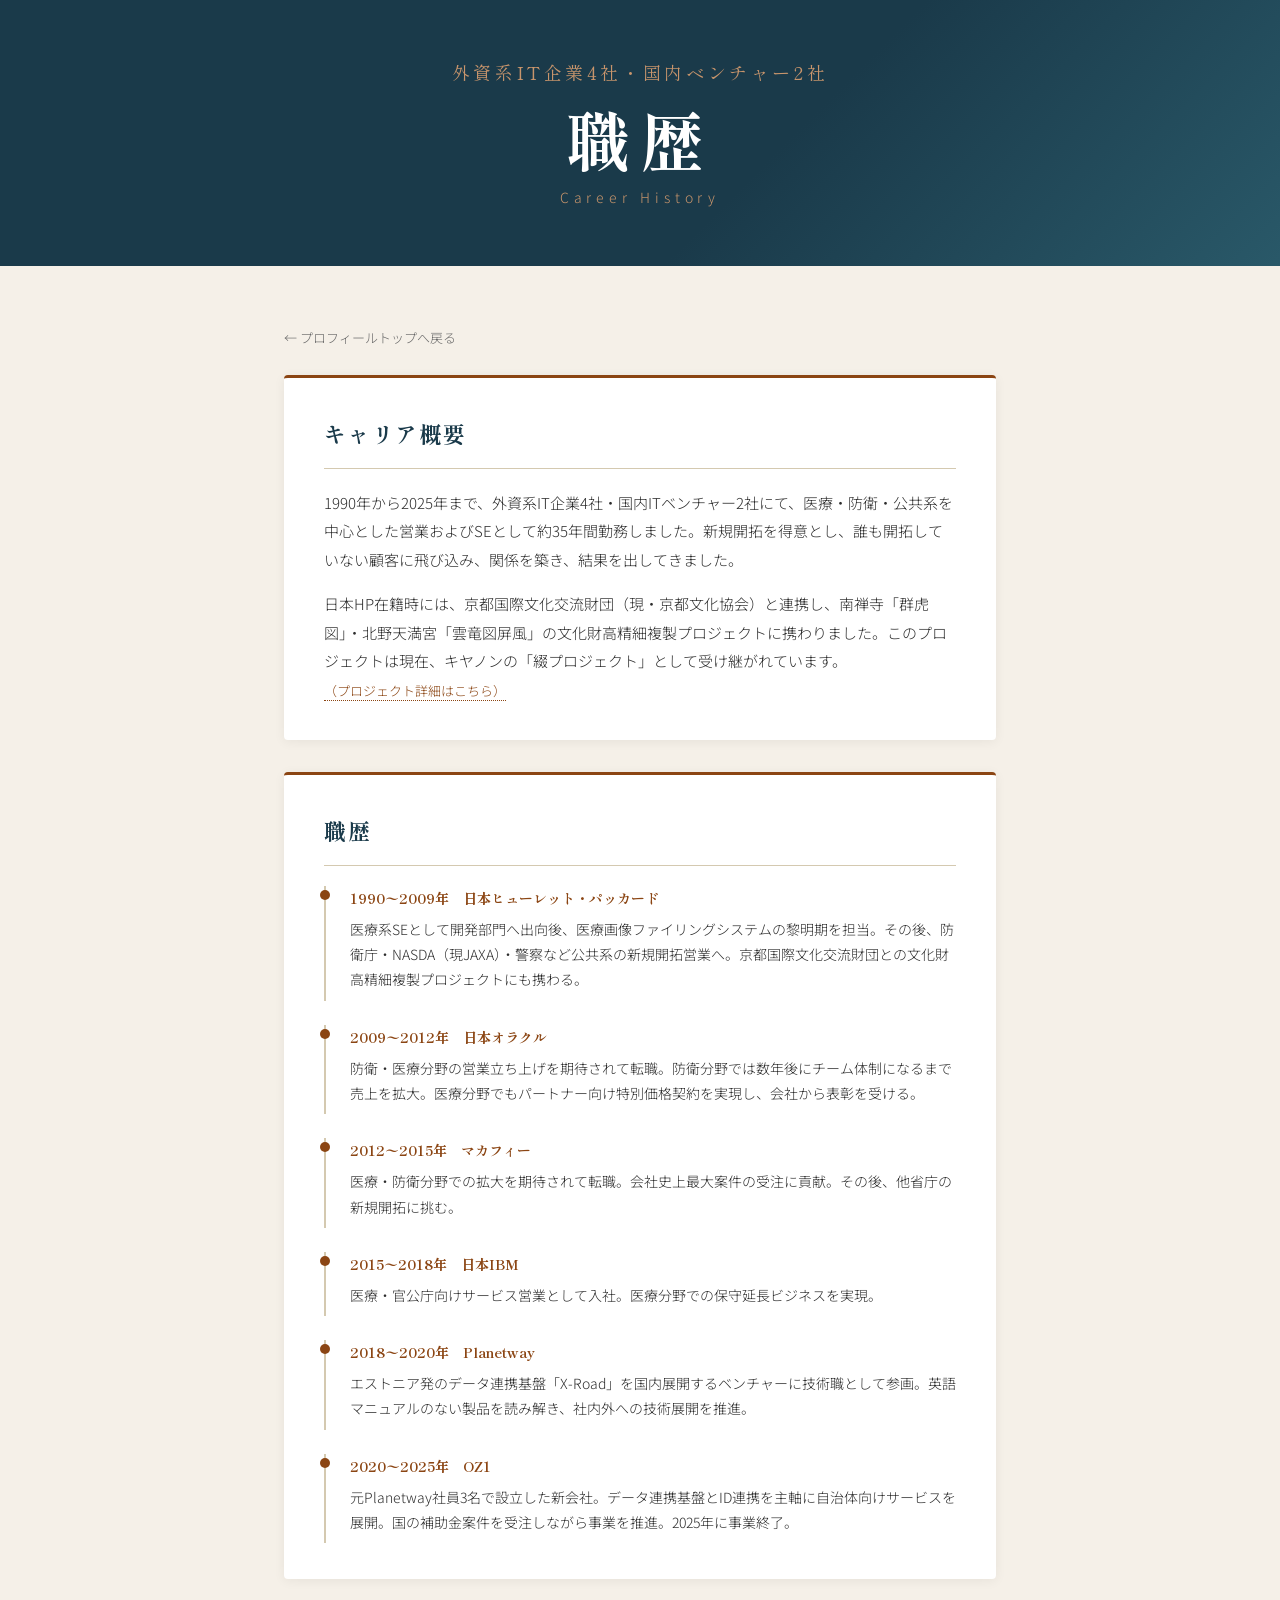
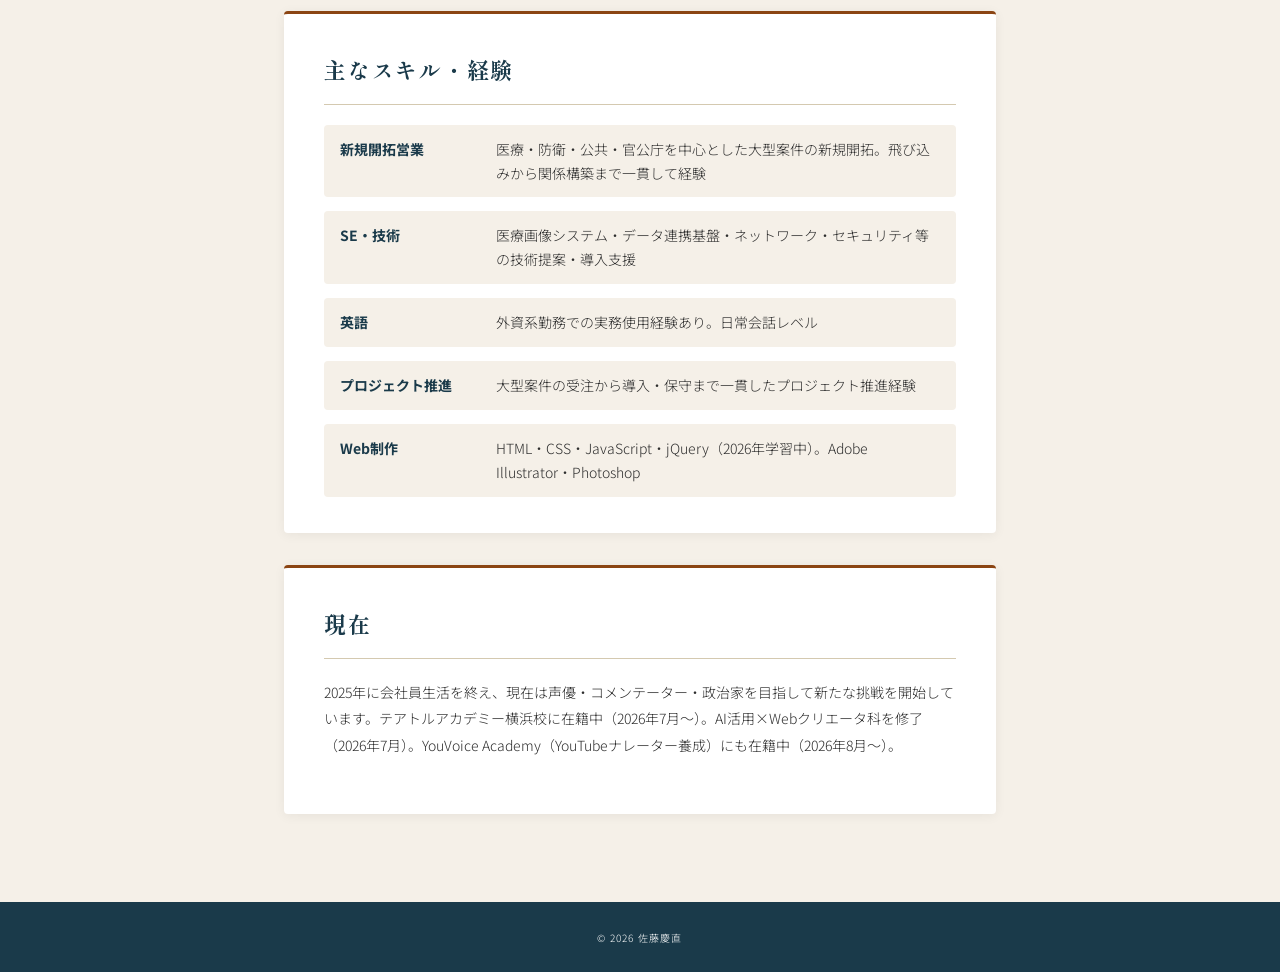
==== career.html @ 20a65e19 "Add files via upload" ====
<!DOCTYPE html>
<html lang="ja">

<head>
    <meta charset="UTF-8">
    <meta name="viewport" content="width=device-width, initial-scale=1.0">
    <title>職歴｜佐藤慶直</title>
    <link rel="stylesheet" href="sample.css">
    <link rel="preconnect" href="https://fonts.googleapis.com">
    <link rel="preconnect" href="https://fonts.gstatic.com" crossorigin>
    <link href="https://fonts.googleapis.com/css2?family=Noto+Sans+JP:wght@300;400;700;900&family=Shippori+Mincho:wght@400;700&display=swap" rel="stylesheet">
</head>

<body>

    <header>
        <div class="header-inner">
            <p class="header-catch">外資系IT企業4社・国内ベンチャー2社</p>
            <h1>職歴</h1>
            <p class="header-sub">Career History</p>
        </div>
    </header>

    <main>

        <p class="back-link"><a href="index.html">← プロフィールトップへ戻る</a></p>

        <!-- 概要 -->
        <section class="section-pr">
            <h2>キャリア概要</h2>
            <p>
                1990年から2025年まで、外資系IT企業4社・国内ITベンチャー2社にて、医療・防衛・公共系を中心とした営業およびSEとして約35年間勤務しました。新規開拓を得意とし、誰も開拓していない顧客に飛び込み、関係を築き、結果を出してきました。
            </p>
            <p>
                日本HP在籍時には、京都国際文化交流財団（現・京都文化協会）と連携し、南禅寺「群虎図」・北野天満宮「雲竜図屏風」の文化財高精細複製プロジェクトに携わりました。このプロジェクトは現在、キヤノンの「綴プロジェクト」として受け継がれています。
                <a href="kyoto-project.html" class="inline-link">（プロジェクト詳細はこちら）</a>
            </p>
        </section>

        <!-- 職歴タイムライン -->
        <section>
            <h2>職歴</h2>
            <ul class="timeline">
                <li>
                    <span class="timeline-date">1990〜2009年　日本ヒューレット・パッカード</span>
                    <span class="timeline-text">医療系SEとして開発部門へ出向後、医療画像ファイリングシステムの黎明期を担当。その後、防衛庁・NASDA（現JAXA）・警察など公共系の新規開拓営業へ。京都国際文化交流財団との文化財高精細複製プロジェクトにも携わる。</span>
                </li>
                <li>
                    <span class="timeline-date">2009〜2012年　日本オラクル</span>
                    <span class="timeline-text">防衛・医療分野の営業立ち上げを期待されて転職。防衛分野では数年後にチーム体制になるまで売上を拡大。医療分野でもパートナー向け特別価格契約を実現し、会社から表彰を受ける。</span>
                </li>
                <li>
                    <span class="timeline-date">2012〜2015年　マカフィー</span>
                    <span class="timeline-text">医療・防衛分野での拡大を期待されて転職。会社史上最大案件の受注に貢献。その後、他省庁の新規開拓に挑む。</span>
                </li>
                <li>
                    <span class="timeline-date">2015〜2018年　日本IBM</span>
                    <span class="timeline-text">医療・官公庁向けサービス営業として入社。医療分野での保守延長ビジネスを実現。</span>
                </li>
                <li>
                    <span class="timeline-date">2018〜2020年　Planetway</span>
                    <span class="timeline-text">エストニア発のデータ連携基盤「X-Road」を国内展開するベンチャーに技術職として参画。英語マニュアルのない製品を読み解き、社内外への技術展開を推進。</span>
                </li>
                <li>
                    <span class="timeline-date">2020〜2025年　OZ1</span>
                    <span class="timeline-text">元Planetway社員3名で設立した新会社。データ連携基盤とID連携を主軸に自治体向けサービスを展開。国の補助金案件を受注しながら事業を推進。2025年に事業終了。</span>
                </li>
            </ul>
        </section>

        <!-- スキル -->
        <section>
            <h2>主なスキル・経験</h2>
            <ul class="sports-list">
                <li>
                    <span class="sports-name">新規開拓営業</span>
                    <span class="sports-desc">医療・防衛・公共・官公庁を中心とした大型案件の新規開拓。飛び込みから関係構築まで一貫して経験</span>
                </li>
                <li>
                    <span class="sports-name">SE・技術</span>
                    <span class="sports-desc">医療画像システム・データ連携基盤・ネットワーク・セキュリティ等の技術提案・導入支援</span>
                </li>
                <li>
                    <span class="sports-name">英語</span>
                    <span class="sports-desc">外資系勤務での実務使用経験あり。日常会話レベル</span>
                </li>
                <li>
                    <span class="sports-name">プロジェクト推進</span>
                    <span class="sports-desc">大型案件の受注から導入・保守まで一貫したプロジェクト推進経験</span>
                </li>
                <li>
                    <span class="sports-name">Web制作</span>
                    <span class="sports-desc">HTML・CSS・JavaScript・jQuery（2026年学習中）。Adobe Illustrator・Photoshop</span>
                </li>
            </ul>
        </section>

        <!-- 現在 -->
        <section>
            <h2>現在</h2>
            <p class="hobby-lead">
                2025年に会社員生活を終え、現在は声優・コメンテーター・政治家を目指して新たな挑戦を開始しています。テアトルアカデミー横浜校に在籍中（2026年7月〜）。AI活用×Webクリエータ科を修了（2026年7月）。YouVoice Academy（YouTubeナレーター養成）にも在籍中（2026年8月〜）。
            </p>
        </section>

    </main>

    <footer>
        <p><small>&copy; 2026 佐藤慶直</small></p>
    </footer>

</body>

</html>
---- sample.css ----
@charset "utf-8";

/* -----------------------------
   リセットCSS
------------------------------ */
body, h1, h2, h3, h4, h5, h6,
p, ul, ol, figure, dl, dd {
    margin: 0;
    padding: 0;
    list-style: none;
}
img {
    vertical-align: bottom;
    max-width: 100%;
    height: auto;
}
* {
    box-sizing: border-box;
}

/* -----------------------------
   カラー・フォント変数
------------------------------ */
:root {
    --color-bg: #f5f0e8;
    --color-main: #1a3a4a;
    --color-accent: #8b4513;
    --color-accent-light: #c8956c;
    --color-white: #ffffff;
    --color-text: #2d2d2d;
    --color-muted: #666666;
    --color-border: #d4c9b0;
    --font-display: "Shippori Mincho", serif;
    --font-body: "Noto Sans JP", sans-serif;
}

/* -----------------------------
   ベース
------------------------------ */
body {
    font-family: var(--font-body);
    background-color: var(--color-bg);
    color: var(--color-text);
    line-height: 1.8;
    font-weight: 300;
}

/* -----------------------------
   ヘッダー
------------------------------ */
header {
    background-color: var(--color-main);
    color: var(--color-white);
    text-align: center;
    padding: 56px 24px;
    position: relative;
    overflow: hidden;
}
header::before {
    content: '';
    position: absolute;
    top: 0; left: 0; right: 0; bottom: 0;
    background: linear-gradient(135deg, #1a3a4a 60%, #2a5a6a 100%);
    opacity: 0.95;
}
.header-inner {
    position: relative;
    z-index: 1;
}
.header-catch {
    font-family: var(--font-display);
    font-size: clamp(14px, 2.5vw, 18px);
    color: var(--color-accent-light);
    letter-spacing: 0.2em;
    margin-bottom: 12px;
}
header h1 {
    font-family: var(--font-display);
    font-size: clamp(36px, 7vw, 64px);
    font-weight: 700;
    letter-spacing: 0.15em;
    line-height: 1.2;
    margin-bottom: 8px;
}
.header-sub {
    font-size: clamp(12px, 1.8vw, 14px);
    letter-spacing: 0.35em;
    color: var(--color-accent-light);
    font-weight: 300;
}

/* -----------------------------
   メイン
------------------------------ */
main {
    max-width: 760px;
    margin: 0 auto;
    padding: 56px 24px;
}

/* -----------------------------
   メイン画像
------------------------------ */
.mv {
    text-align: center;
    margin-bottom: 56px;
}
.mv img {
    width: 100%;
    max-width: 480px;
    border-radius: 4px;
    box-shadow: 0 8px 32px rgba(0,0,0,0.15);
}
.mv-caption {
    font-size: 12px;
    color: var(--color-muted);
    margin-top: 10px;
    letter-spacing: 0.1em;
}

/* -----------------------------
   セクション共通
------------------------------ */
section {
    background-color: var(--color-white);
    border-radius: 4px;
    padding: 36px 40px;
    margin-bottom: 32px;
    border-top: 3px solid var(--color-accent);
    box-shadow: 0 2px 12px rgba(0,0,0,0.06);
}
section h2 {
    font-family: var(--font-display);
    font-size: clamp(18px, 3vw, 22px);
    font-weight: 700;
    color: var(--color-main);
    padding-bottom: 14px;
    border-bottom: 1px solid var(--color-border);
    margin-bottom: 20px;
    letter-spacing: 0.08em;
}
.section-date {
    font-family: var(--font-body);
    font-size: 13px;
    font-weight: 300;
    color: var(--color-muted);
    margin-left: 12px;
}

/* -----------------------------
   自己PR
------------------------------ */
.section-pr p {
    margin-bottom: 16px;
    font-size: 15px;
    line-height: 1.9;
}
.section-pr p:last-child {
    margin-bottom: 0;
}
.pr-theme {
    font-family: var(--font-display);
    font-size: clamp(15px, 2.5vw, 17px) !important;
    font-weight: 700;
    color: var(--color-accent);
    border-left: 3px solid var(--color-accent);
    padding-left: 16px;
    margin-top: 24px !important;
}
.inline-link {
    font-size: 13px;
    color: var(--color-accent);
    text-decoration: none;
    border-bottom: 1px dotted var(--color-accent);
    white-space: nowrap;
}
.inline-link:hover {
    color: var(--color-accent-light);
    border-color: var(--color-accent-light);
}

/* -----------------------------
   目標リスト
------------------------------ */
.goal-list {
    list-style: none;
    display: flex;
    flex-direction: column;
    gap: 16px;
}
.goal-list li {
    display: flex;
    align-items: center;
    gap: 20px;
    padding: 14px 20px;
    background-color: var(--color-bg);
    border-radius: 4px;
}
.goal-num {
    font-family: var(--font-display);
    font-size: 28px;
    font-weight: 700;
    color: var(--color-accent);
    line-height: 1;
    min-width: 40px;
}
.goal-text {
    font-size: 15px;
    font-weight: 700;
    color: var(--color-main);
    line-height: 1.5;
}

/* -----------------------------
   現在の状況
------------------------------ */
.status-list {
    list-style: none;
    display: flex;
    flex-direction: column;
    gap: 10px;
}
.status-list li {
    font-size: 14px;
    padding: 10px 16px;
    border-left: 2px solid var(--color-accent-light);
    color: var(--color-text);
}

/* -----------------------------
   趣味セクション共通
------------------------------ */
.hobby-lead {
    font-size: 14px;
    line-height: 1.9;
    color: var(--color-text);
    margin-bottom: 20px;
}

/* -----------------------------
   もっと見るリンク
------------------------------ */
.more-link {
    display: inline-block;
    font-size: 13px;
    font-weight: 700;
    color: var(--color-accent);
    text-decoration: none;
    border-bottom: 1px solid var(--color-accent);
    padding-bottom: 2px;
    letter-spacing: 0.05em;
    transition: color 0.2s, border-color 0.2s;
}
.more-link:hover {
    color: var(--color-accent-light);
    border-color: var(--color-accent-light);
}

/* -----------------------------
   職歴
------------------------------ */
.career-summary {
    font-size: 14px;
    line-height: 1.9;
    margin-bottom: 20px;
    color: var(--color-text);
}

/* -----------------------------
   コメント
------------------------------ */
.comment-text {
    font-size: 15px;
    line-height: 2;
    color: var(--color-text);
}

/* -----------------------------
   フッター
------------------------------ */
footer {
    background-color: var(--color-main);
    color: var(--color-white);
    text-align: center;
    padding: 24px;
    font-size: 12px;
    letter-spacing: 0.1em;
}

/* -----------------------------
   テーブル
------------------------------ */
.table-wrap {
    overflow-x: auto;
    margin-top: 20px;
    margin-bottom: 8px;
}
.result-table {
    width: 100%;
    border-collapse: collapse;
    font-size: 14px;
}
.result-table th {
    background-color: var(--color-main);
    color: var(--color-white);
    padding: 10px 14px;
    text-align: left;
    font-weight: 700;
    letter-spacing: 0.05em;
}
.result-table td {
    padding: 10px 14px;
    border-bottom: 1px solid var(--color-border);
    color: var(--color-text);
}
.result-table tr:last-child td {
    border-bottom: none;
}
.result-table tr.highlight td {
    background-color: #fdf5ec;
}
.result-table tr:hover td {
    background-color: #f5f0e8;
}
section h3 {
    font-family: var(--font-display);
    font-size: 16px;
    font-weight: 700;
    color: var(--color-main);
    margin-top: 28px;
    margin-bottom: 4px;
    padding-left: 10px;
    border-left: 3px solid var(--color-accent-light);
}

/* -----------------------------
   スポーツリスト
------------------------------ */
.sports-list {
    list-style: none;
    display: flex;
    flex-direction: column;
    gap: 14px;
}
.sports-list li {
    display: flex;
    gap: 16px;
    align-items: baseline;
    padding: 12px 16px;
    background-color: var(--color-bg);
    border-radius: 4px;
}
.sports-name {
    font-weight: 700;
    font-size: 14px;
    color: var(--color-main);
    min-width: 140px;
    flex-shrink: 0;
}
.sports-desc {
    font-size: 14px;
    color: var(--color-text);
    line-height: 1.7;
}

/* -----------------------------
   戻るリンク
------------------------------ */
.back-link {
    margin-bottom: 24px;
}
.back-link a {
    font-size: 13px;
    color: var(--color-muted);
    text-decoration: none;
}
.back-link a:hover {
    color: var(--color-accent);
}

/* -----------------------------
   タイムライン
------------------------------ */
.timeline {
    list-style: none;
    display: flex;
    flex-direction: column;
    gap: 24px;
}
.timeline li {
    position: relative;
    padding-left: 24px;
    border-left: 2px solid var(--color-border);
}
.timeline li::before {
    content: '';
    position: absolute;
    left: -6px;
    top: 4px;
    width: 10px;
    height: 10px;
    border-radius: 50%;
    background-color: var(--color-accent);
}
.timeline-date {
    display: block;
    font-family: var(--font-display);
    font-size: 14px;
    font-weight: 700;
    color: var(--color-accent);
    margin-bottom: 6px;
}
.timeline-text {
    display: block;
    font-size: 14px;
    line-height: 1.8;
    margin-bottom: 8px;
}
.source-link {
    display: inline-block;
    font-size: 12px;
    color: var(--color-muted);
    text-decoration: none;
    border-bottom: 1px dotted var(--color-muted);
}
.source-link:hover {
    color: var(--color-accent);
    border-color: var(--color-accent);
}

/* -----------------------------
   レスポンシブ（スマホ対応）
------------------------------ */
@media (max-width: 600px) {
    section {
        padding: 24px 20px;
    }
    .goal-list li {
        flex-direction: column;
        align-items: flex-start;
        gap: 6px;
    }
    .goal-num {
        font-size: 22px;
    }
}
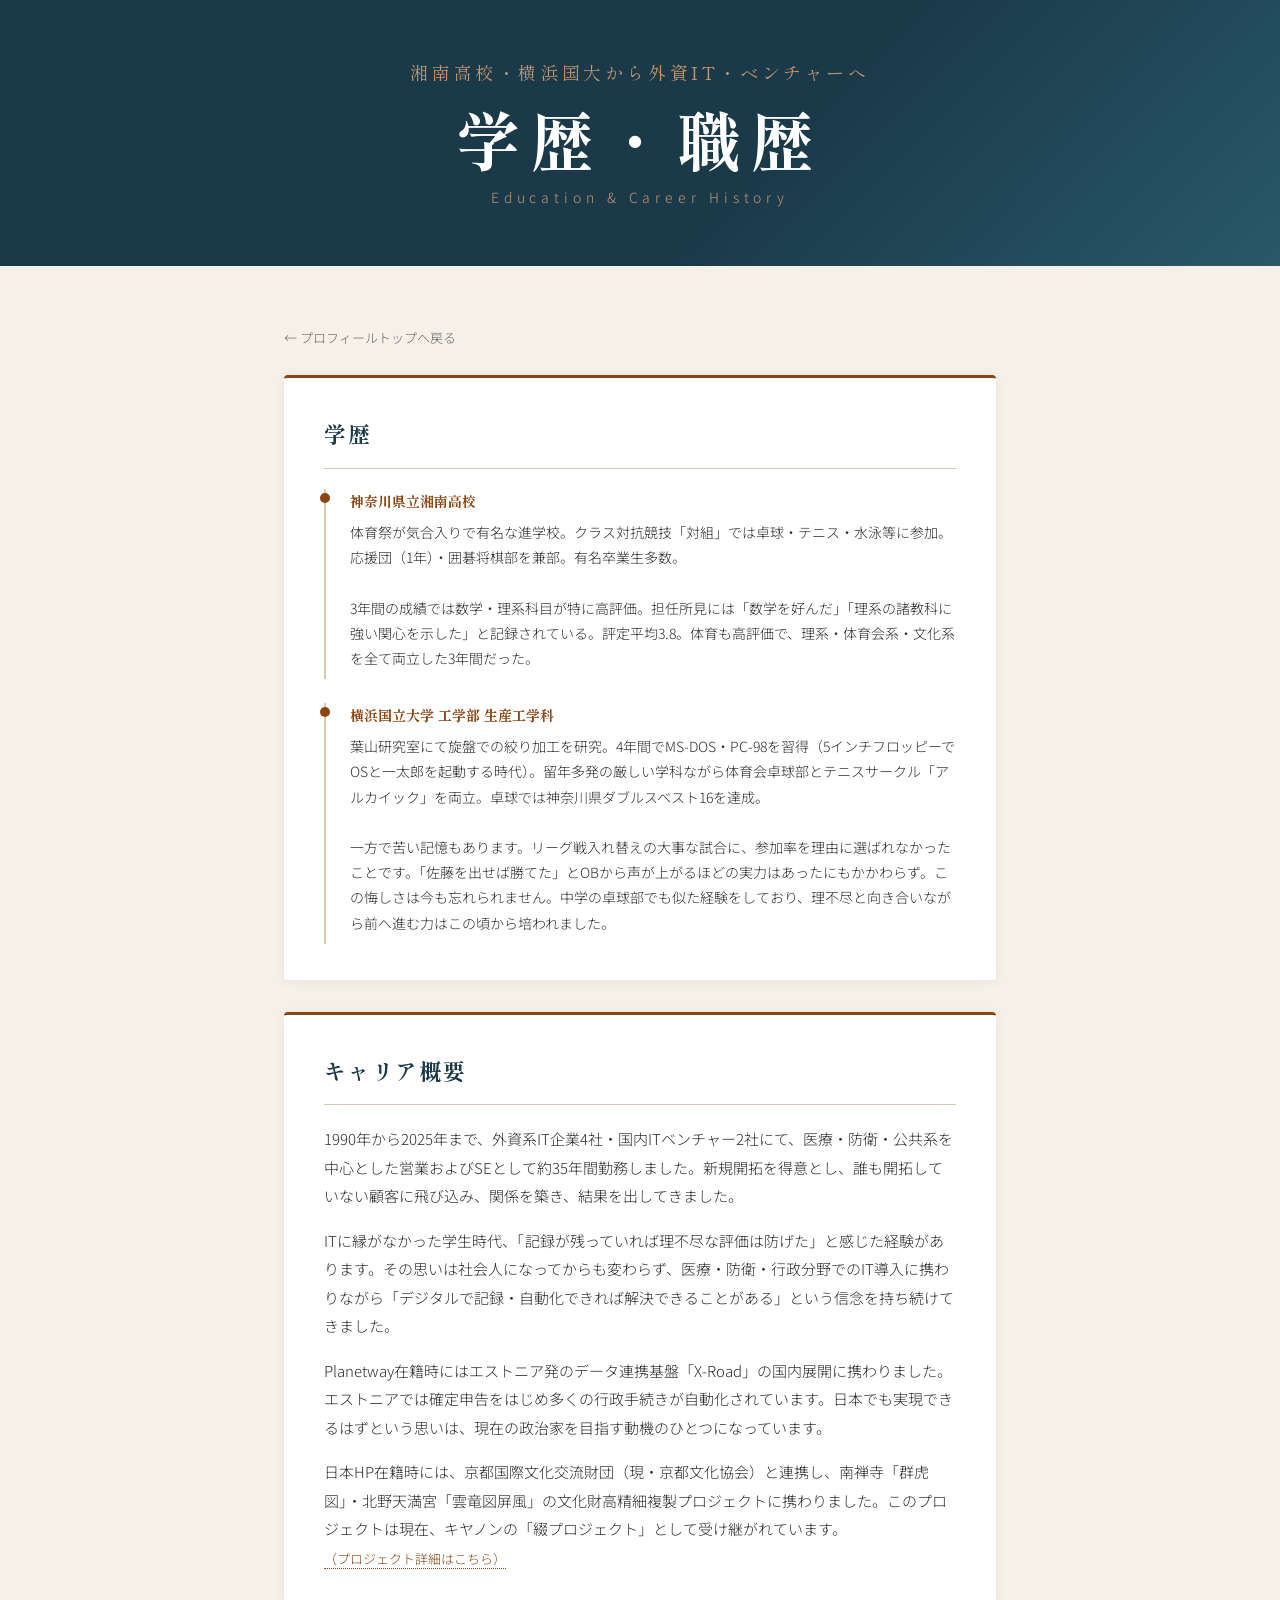
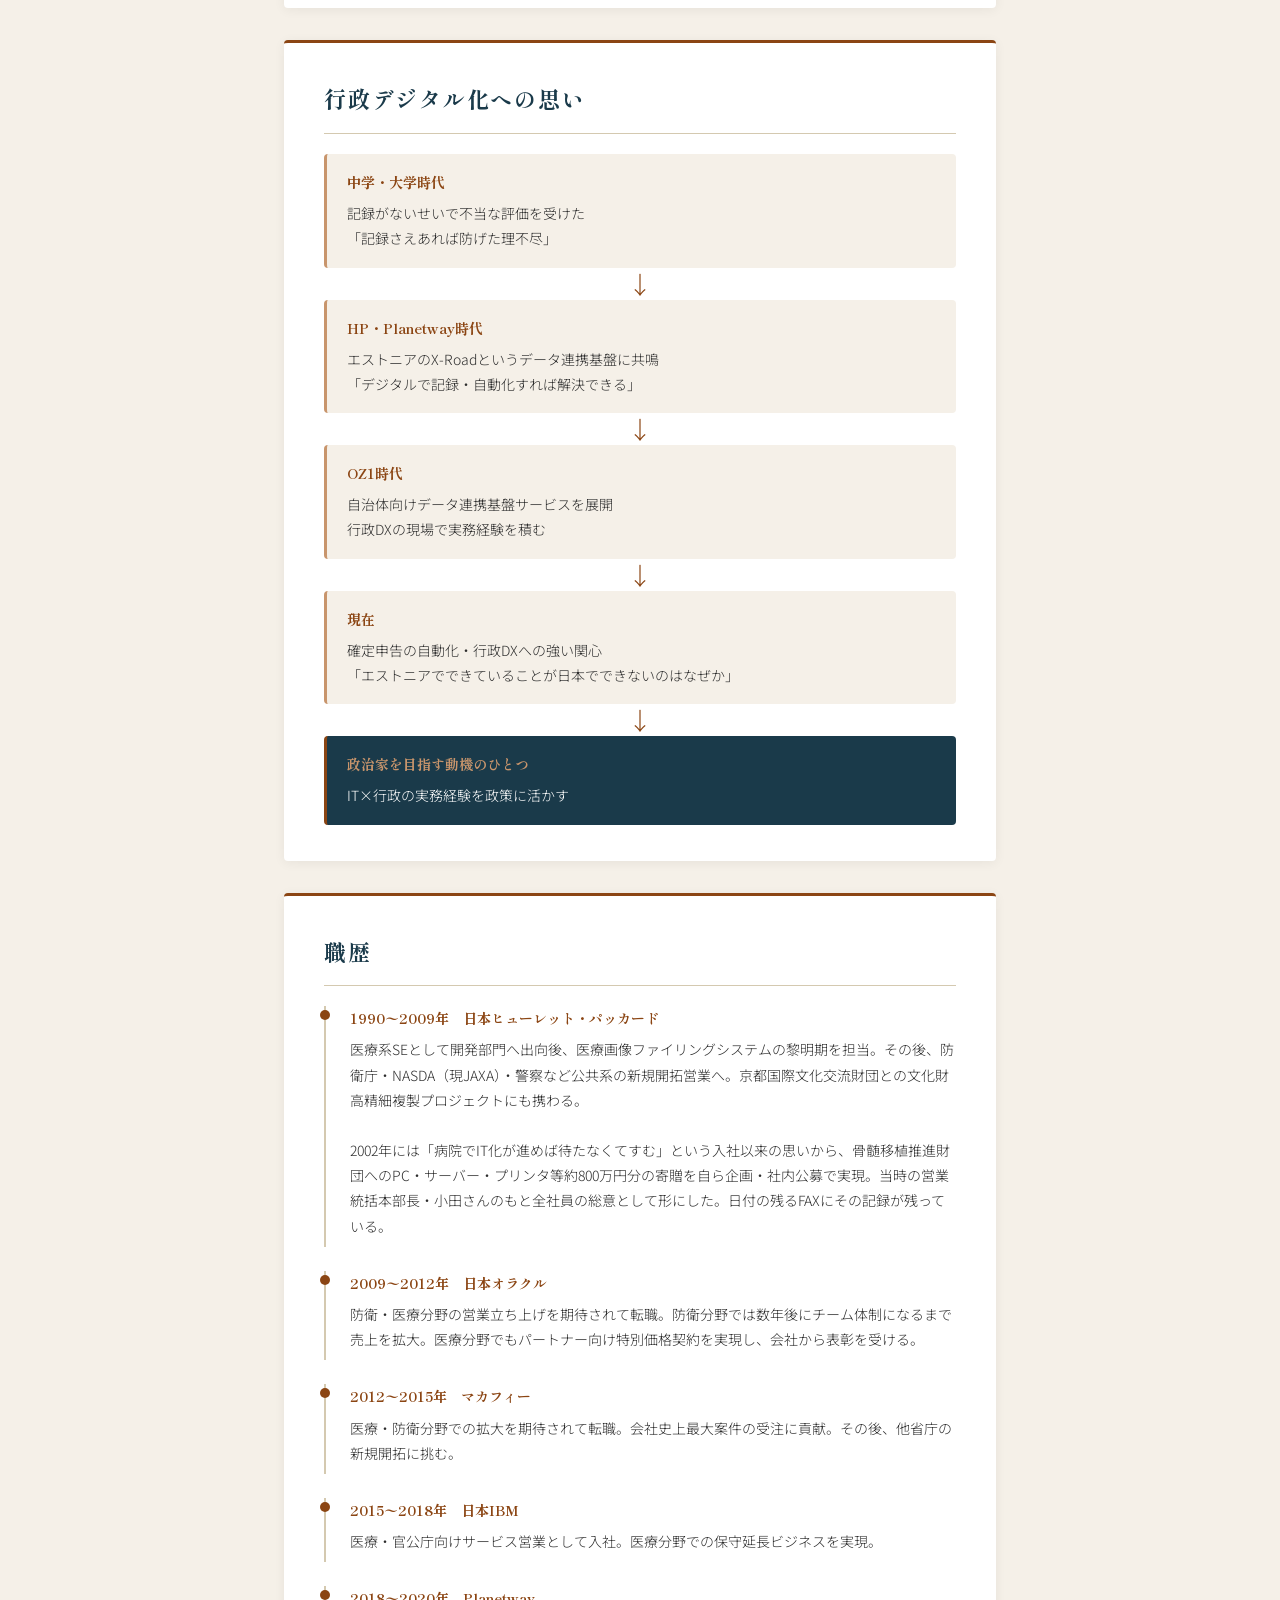
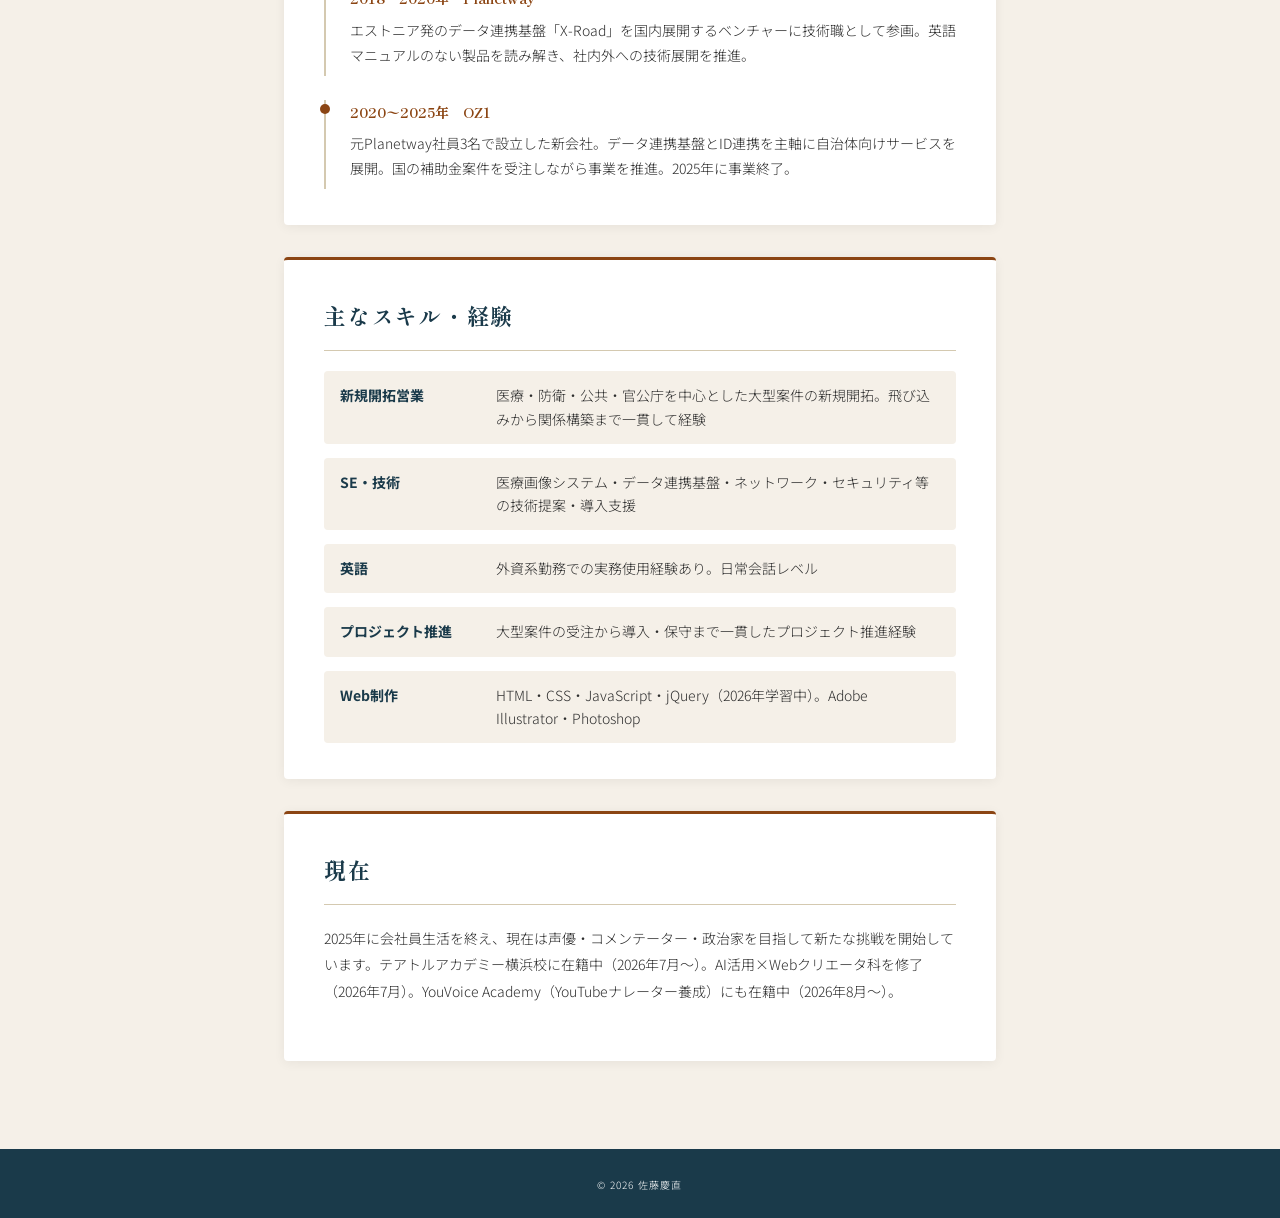
==== commit 0db670bf: "Add files via upload" ====
--- a/career.html
+++ b/career.html
@@ -15,15 +15,32 @@
 
     <header>
         <div class="header-inner">
-            <p class="header-catch">外資系IT企業4社・国内ベンチャー2社</p>
-            <h1>職歴</h1>
-            <p class="header-sub">Career History</p>
+            <p class="header-catch">湘南高校・横浜国大から外資IT・ベンチャーへ</p>
+            <h1>学歴・職歴</h1>
+            <p class="header-sub">Education & Career History</p>
         </div>
     </header>
 
     <main>
 
         <p class="back-link"><a href="index.html">← プロフィールトップへ戻る</a></p>
+
+        <!-- 学歴 -->
+        <section>
+            <h2>学歴</h2>
+            <ul class="timeline">
+                <li>
+                    <span class="timeline-date">神奈川県立湘南高校</span>
+                    <span class="timeline-text">体育祭が気合入りで有名な進学校。クラス対抗競技「対組」では卓球・テニス・水泳等に参加。応援団（1年）・囲碁将棋部を兼部。有名卒業生多数。<br><br>
+                    3年間の成績では数学・理系科目が特に高評価。担任所見には「数学を好んだ」「理系の諸教科に強い関心を示した」と記録されている。評定平均3.8。体育も高評価で、理系・体育会系・文化系を全て両立した3年間だった。</span>
+                </li>
+                <li>
+                    <span class="timeline-date">横浜国立大学 工学部 生産工学科</span>
+                    <span class="timeline-text">葉山研究室にて旋盤での絞り加工を研究。4年間でMS-DOS・PC-98を習得（5インチフロッピーでOSと一太郎を起動する時代）。留年多発の厳しい学科ながら体育会卓球部とテニスサークル「アルカイック」を両立。卓球では神奈川県ダブルスベスト16を達成。<br><br>
+                    一方で苦い記憶もあります。リーグ戦入れ替えの大事な試合に、参加率を理由に選ばれなかったことです。「佐藤を出せば勝てた」とOBから声が上がるほどの実力はあったにもかかわらず。この悔しさは今も忘れられません。中学の卓球部でも似た経験をしており、理不尽と向き合いながら前へ進む力はこの頃から培われました。</span>
+                </li>
+            </ul>
+        </section>
 
         <!-- 概要 -->
         <section class="section-pr">
@@ -32,9 +49,46 @@
                 1990年から2025年まで、外資系IT企業4社・国内ITベンチャー2社にて、医療・防衛・公共系を中心とした営業およびSEとして約35年間勤務しました。新規開拓を得意とし、誰も開拓していない顧客に飛び込み、関係を築き、結果を出してきました。
             </p>
             <p>
+                ITに縁がなかった学生時代、「記録が残っていれば理不尽な評価は防げた」と感じた経験があります。その思いは社会人になってからも変わらず、医療・防衛・行政分野でのIT導入に携わりながら「デジタルで記録・自動化できれば解決できることがある」という信念を持ち続けてきました。
+            </p>
+            <p>
+                Planetway在籍時にはエストニア発のデータ連携基盤「X-Road」の国内展開に携わりました。エストニアでは確定申告をはじめ多くの行政手続きが自動化されています。日本でも実現できるはずという思いは、現在の政治家を目指す動機のひとつになっています。
+            </p>
+            <p>
                 日本HP在籍時には、京都国際文化交流財団（現・京都文化協会）と連携し、南禅寺「群虎図」・北野天満宮「雲竜図屏風」の文化財高精細複製プロジェクトに携わりました。このプロジェクトは現在、キヤノンの「綴プロジェクト」として受け継がれています。
                 <a href="kyoto-project.html" class="inline-link">（プロジェクト詳細はこちら）</a>
             </p>
+        </section>
+
+        <!-- デジタル化への思い・ストーリーフロー -->
+        <section>
+            <h2>行政デジタル化への思い</h2>
+            <div class="flow-box">
+                <div class="flow-item">
+                    <span class="flow-label">中学・大学時代</span>
+                    <span class="flow-text">記録がないせいで不当な評価を受けた<br>「記録さえあれば防げた理不尽」</span>
+                </div>
+                <div class="flow-arrow">↓</div>
+                <div class="flow-item">
+                    <span class="flow-label">HP・Planetway時代</span>
+                    <span class="flow-text">エストニアのX-Roadというデータ連携基盤に共鳴<br>「デジタルで記録・自動化すれば解決できる」</span>
+                </div>
+                <div class="flow-arrow">↓</div>
+                <div class="flow-item">
+                    <span class="flow-label">OZ1時代</span>
+                    <span class="flow-text">自治体向けデータ連携基盤サービスを展開<br>行政DXの現場で実務経験を積む</span>
+                </div>
+                <div class="flow-arrow">↓</div>
+                <div class="flow-item">
+                    <span class="flow-label">現在</span>
+                    <span class="flow-text">確定申告の自動化・行政DXへの強い関心<br>「エストニアでできていることが日本でできないのはなぜか」</span>
+                </div>
+                <div class="flow-arrow">↓</div>
+                <div class="flow-item flow-goal">
+                    <span class="flow-label">政治家を目指す動機のひとつ</span>
+                    <span class="flow-text">IT×行政の実務経験を政策に活かす</span>
+                </div>
+            </div>
         </section>
 
         <!-- 職歴タイムライン -->
@@ -43,7 +97,8 @@
             <ul class="timeline">
                 <li>
                     <span class="timeline-date">1990〜2009年　日本ヒューレット・パッカード</span>
-                    <span class="timeline-text">医療系SEとして開発部門へ出向後、医療画像ファイリングシステムの黎明期を担当。その後、防衛庁・NASDA（現JAXA）・警察など公共系の新規開拓営業へ。京都国際文化交流財団との文化財高精細複製プロジェクトにも携わる。</span>
+                    <span class="timeline-text">医療系SEとして開発部門へ出向後、医療画像ファイリングシステムの黎明期を担当。その後、防衛庁・NASDA（現JAXA）・警察など公共系の新規開拓営業へ。京都国際文化交流財団との文化財高精細複製プロジェクトにも携わる。<br><br>
+                    2002年には「病院でIT化が進めば待たなくてすむ」という入社以来の思いから、骨髄移植推進財団へのPC・サーバー・プリンタ等約800万円分の寄贈を自ら企画・社内公募で実現。当時の営業統括本部長・小田さんのもと全社員の総意として形にした。日付の残るFAXにその記録が残っている。</span>
                 </li>
                 <li>
                     <span class="timeline-date">2009〜2012年　日本オラクル</span>
--- a/sample.css
+++ b/sample.css
@@ -429,18 +429,152 @@
 }
 
 /* -----------------------------
-   レスポンシブ（スマホ対応）
+   着物リスト
+------------------------------ */
+.kimono-list {
+    list-style: none;
+    display: flex;
+    flex-direction: column;
+    gap: 10px;
+    margin-top: 16px;
+    margin-bottom: 28px;
+}
+.kimono-list li {
+    display: flex;
+    gap: 16px;
+    align-items: baseline;
+    padding: 10px 16px;
+    background-color: var(--color-bg);
+    border-radius: 4px;
+    border-left: 3px solid var(--color-accent-light);
+}
+.kimono-name {
+    font-weight: 700;
+    font-size: 14px;
+    color: var(--color-main);
+    min-width: 180px;
+    flex-shrink: 0;
+}
+.kimono-desc {
+    font-size: 13px;
+    color: var(--color-muted);
+    line-height: 1.7;
+}
+
+/* -----------------------------
+   着物ギャラリー
+------------------------------ */
+.kimono-gallery {
+    display: grid;
+    grid-template-columns: repeat(3, 1fr);
+    gap: 12px;
+    margin-top: 16px;
+}
+.kimono-photo {
+    aspect-ratio: 3/4;
+    overflow: hidden;
+    border-radius: 4px;
+    background-color: var(--color-bg);
+}
+.kimono-photo img {
+    width: 100%;
+    height: 100%;
+    object-fit: cover;
+}
+
+/* -----------------------------
+   歴史リスト
+------------------------------ */
+.history-list {
+    list-style: none;
+    display: flex;
+    flex-direction: column;
+    gap: 10px;
+    margin-top: 20px;
+}
+.history-list li {
+    display: flex;
+    gap: 16px;
+    align-items: baseline;
+    padding: 10px 16px;
+    background-color: var(--color-bg);
+    border-radius: 4px;
+}
+.history-name {
+    font-weight: 700;
+    font-size: 14px;
+    color: var(--color-main);
+    min-width: 160px;
+    flex-shrink: 0;
+}
+.history-desc {
+    font-size: 13px;
+    color: var(--color-muted);
+    line-height: 1.7;
+}
+
+/* -----------------------------
+   フロー図
+------------------------------ */
+.flow-box {
+    display: flex;
+    flex-direction: column;
+    align-items: center;
+    gap: 0;
+    margin-top: 20px;
+}
+.flow-item {
+    width: 100%;
+    background-color: var(--color-bg);
+    border-radius: 4px;
+    padding: 16px 20px;
+    border-left: 3px solid var(--color-accent-light);
+}
+.flow-item.flow-goal {
+    background-color: var(--color-main);
+    border-left: 3px solid var(--color-accent);
+}
+.flow-item.flow-goal .flow-label {
+    color: var(--color-accent-light);
+}
+.flow-item.flow-goal .flow-text {
+    color: var(--color-white);
+}
+.flow-label {
+    display: block;
+    font-family: var(--font-display);
+    font-size: 14px;
+    font-weight: 700;
+    color: var(--color-accent);
+    margin-bottom: 6px;
+}
+.flow-text {
+    display: block;
+    font-size: 14px;
+    line-height: 1.8;
+    color: var(--color-text);
+}
+.flow-arrow {
+    font-size: 24px;
+    color: var(--color-accent);
+    padding: 4px 0;
+    line-height: 1;
+}
+
+/* -----------------------------
+   レスポンシブ追加
 ------------------------------ */
 @media (max-width: 600px) {
-    section {
-        padding: 24px 20px;
+    .kimono-gallery {
+        grid-template-columns: repeat(2, 1fr);
     }
-    .goal-list li {
+    .kimono-list li,
+    .history-list li {
         flex-direction: column;
-        align-items: flex-start;
-        gap: 6px;
+        gap: 4px;
     }
-    .goal-num {
-        font-size: 22px;
+    .kimono-name,
+    .history-name {
+        min-width: unset;
     }
 }
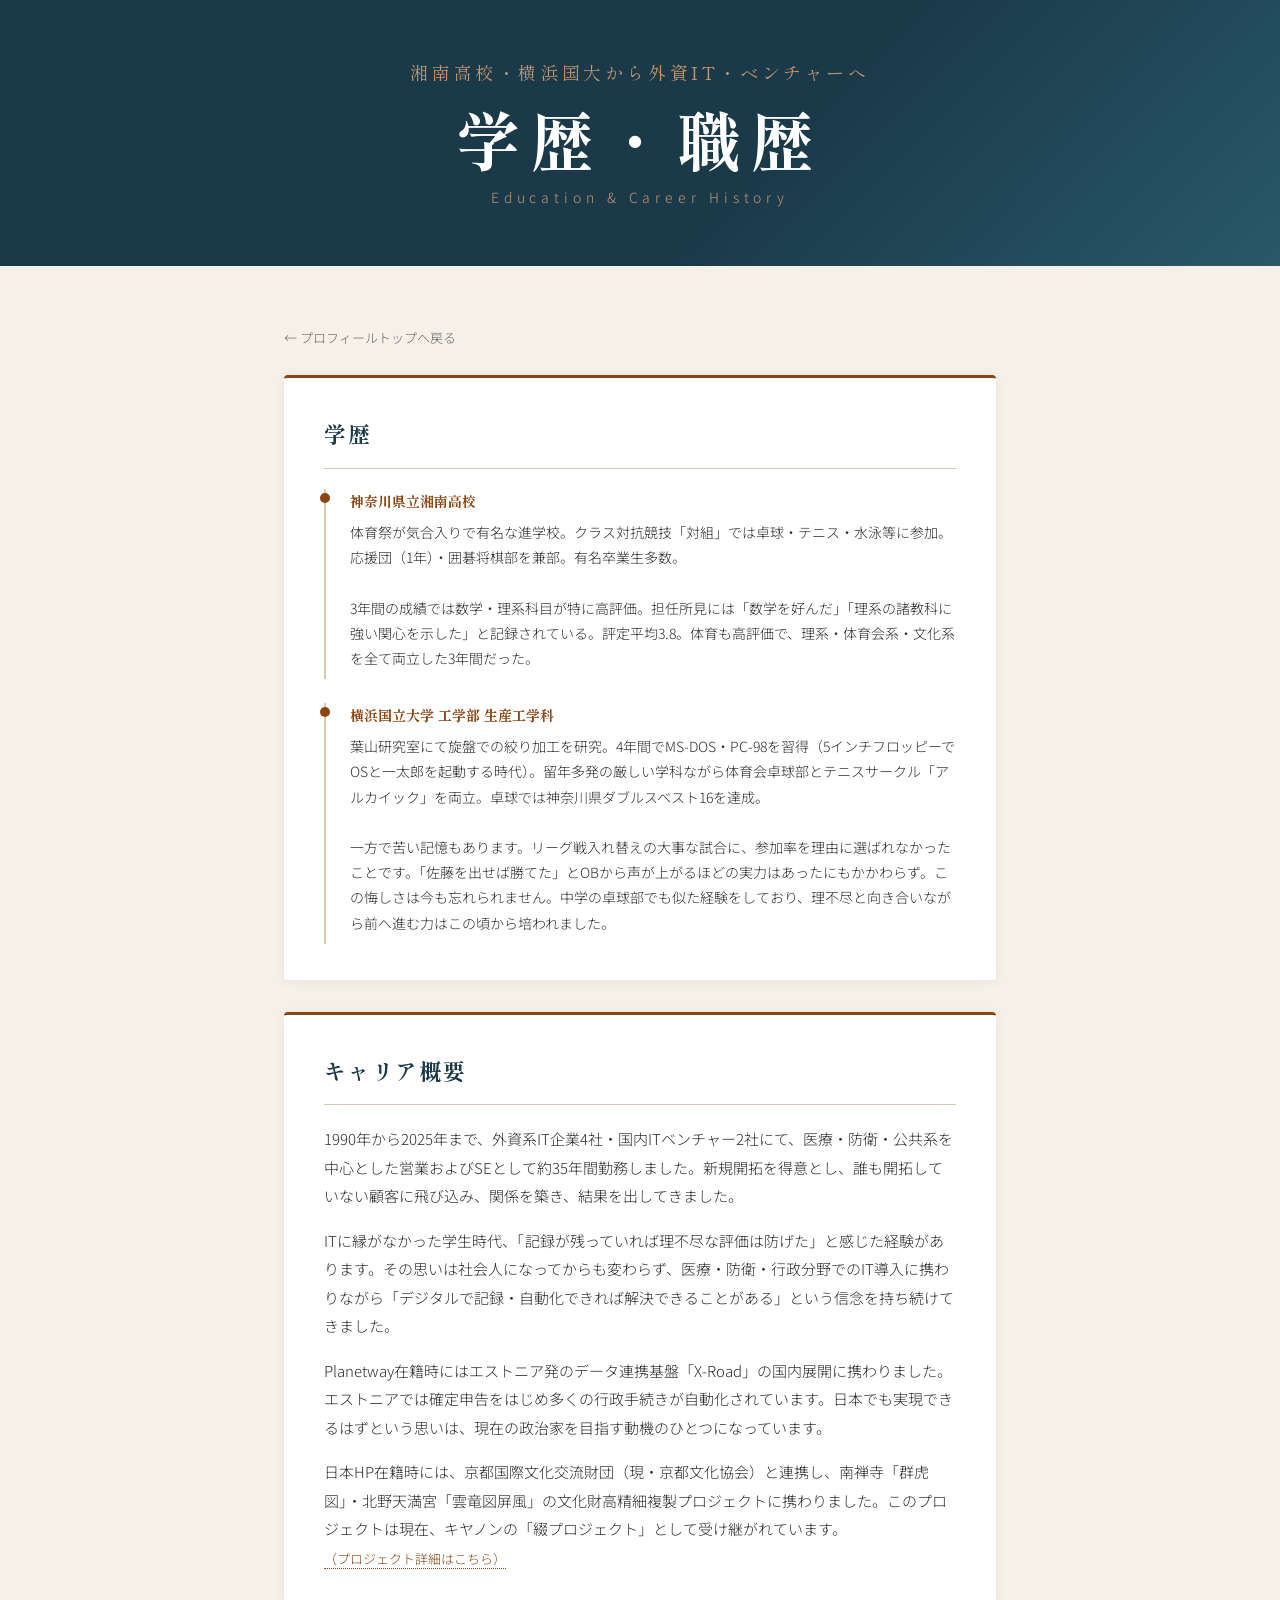
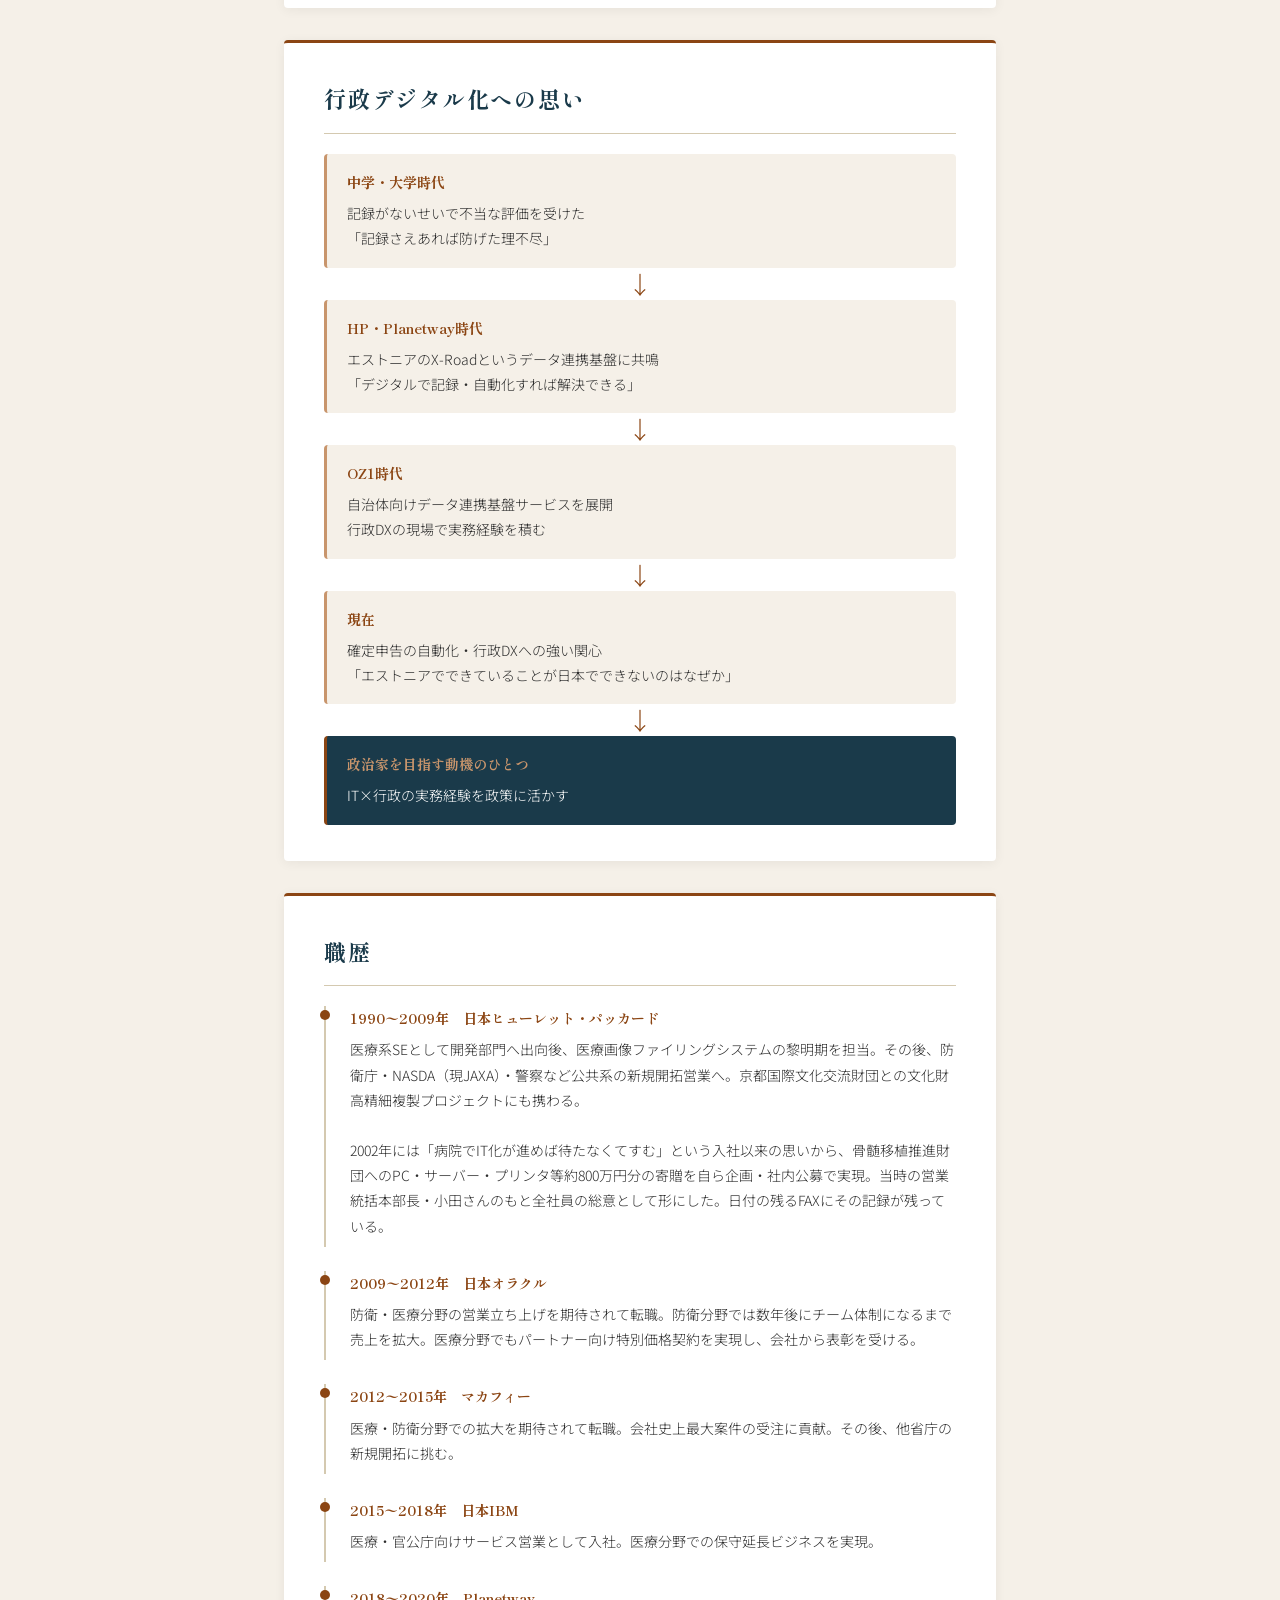
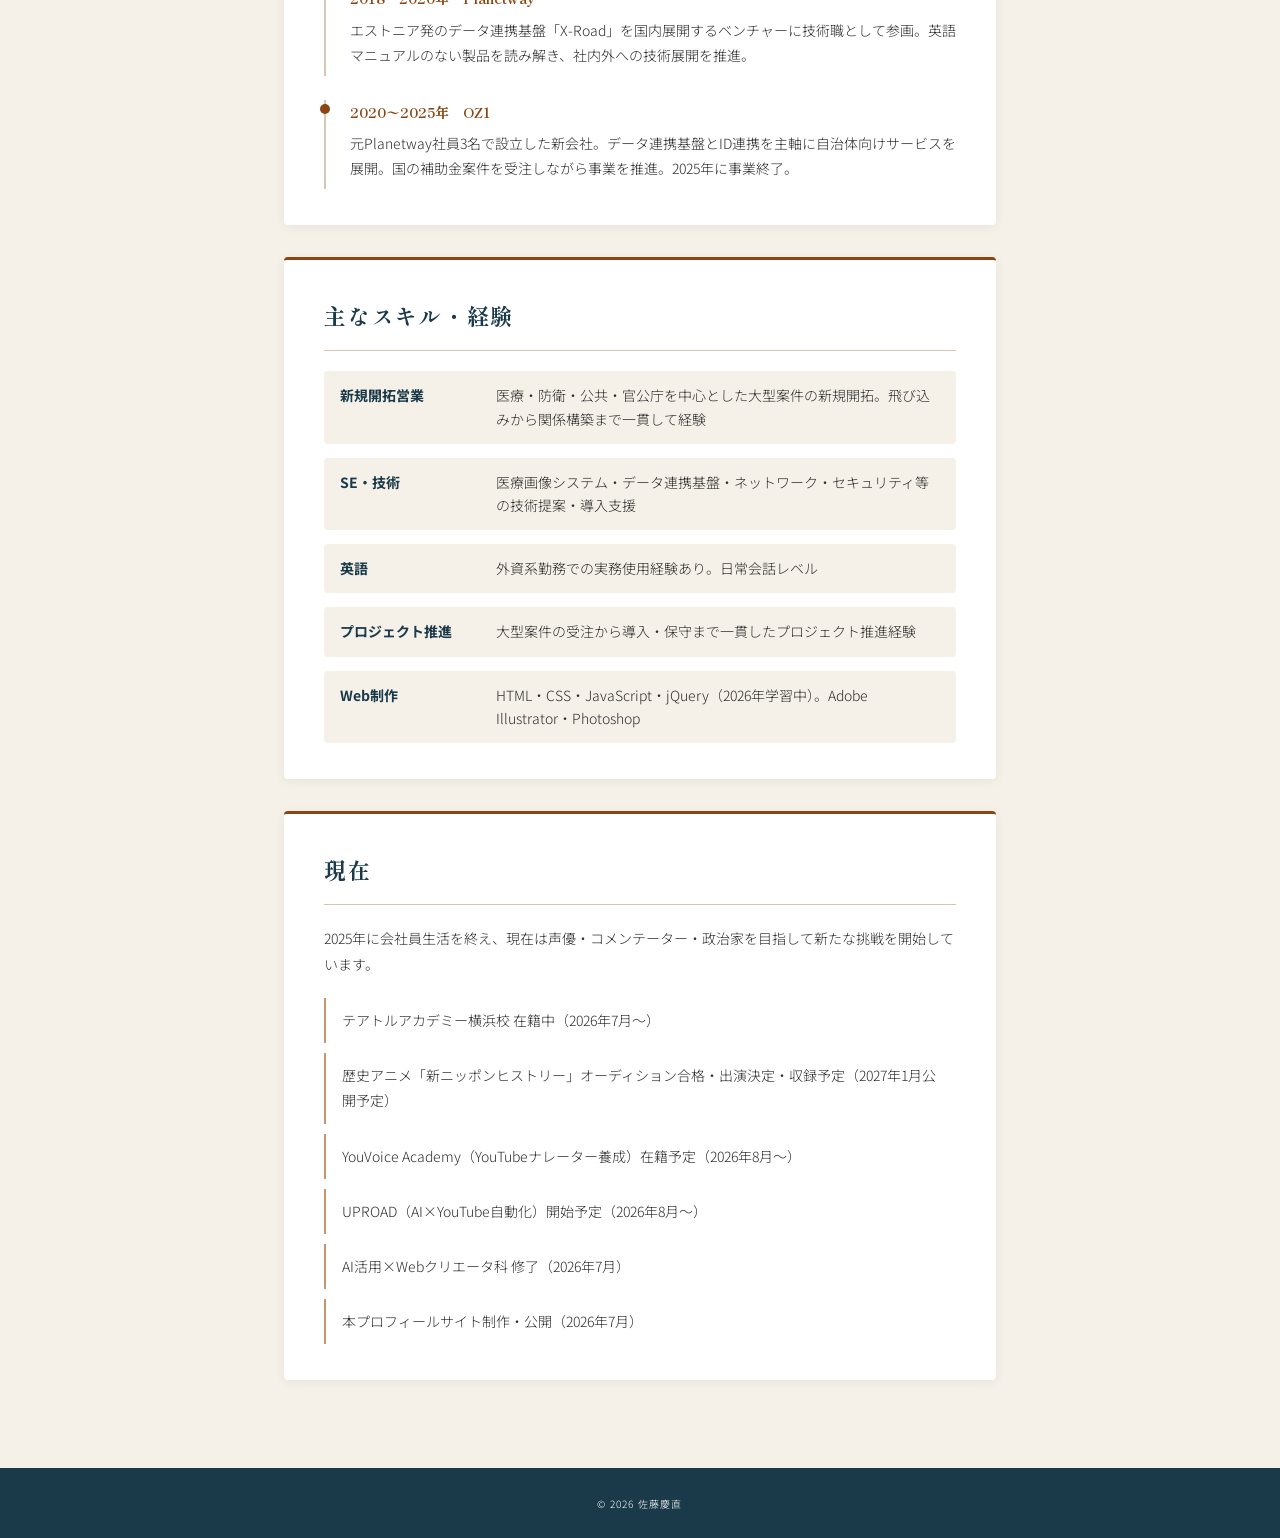
==== commit 59e2797e: "Add files via upload" ====
--- a/career.html
+++ b/career.html
@@ -154,8 +154,16 @@
         <section>
             <h2>現在</h2>
             <p class="hobby-lead">
-                2025年に会社員生活を終え、現在は声優・コメンテーター・政治家を目指して新たな挑戦を開始しています。テアトルアカデミー横浜校に在籍中（2026年7月〜）。AI活用×Webクリエータ科を修了（2026年7月）。YouVoice Academy（YouTubeナレーター養成）にも在籍中（2026年8月〜）。
+                2025年に会社員生活を終え、現在は声優・コメンテーター・政治家を目指して新たな挑戦を開始しています。
             </p>
+            <ul class="status-list">
+                <li>テアトルアカデミー横浜校 在籍中（2026年7月〜）</li>
+                <li>歴史アニメ「新ニッポンヒストリー」オーディション合格・出演決定・収録予定（2027年1月公開予定）</li>
+                <li>YouVoice Academy（YouTubeナレーター養成）在籍予定（2026年8月〜）</li>
+                <li>UPROAD（AI×YouTube自動化）開始予定（2026年8月〜）</li>
+                <li>AI活用×Webクリエータ科 修了（2026年7月）</li>
+                <li>本プロフィールサイト制作・公開（2026年7月）</li>
+            </ul>
         </section>
 
     </main>
